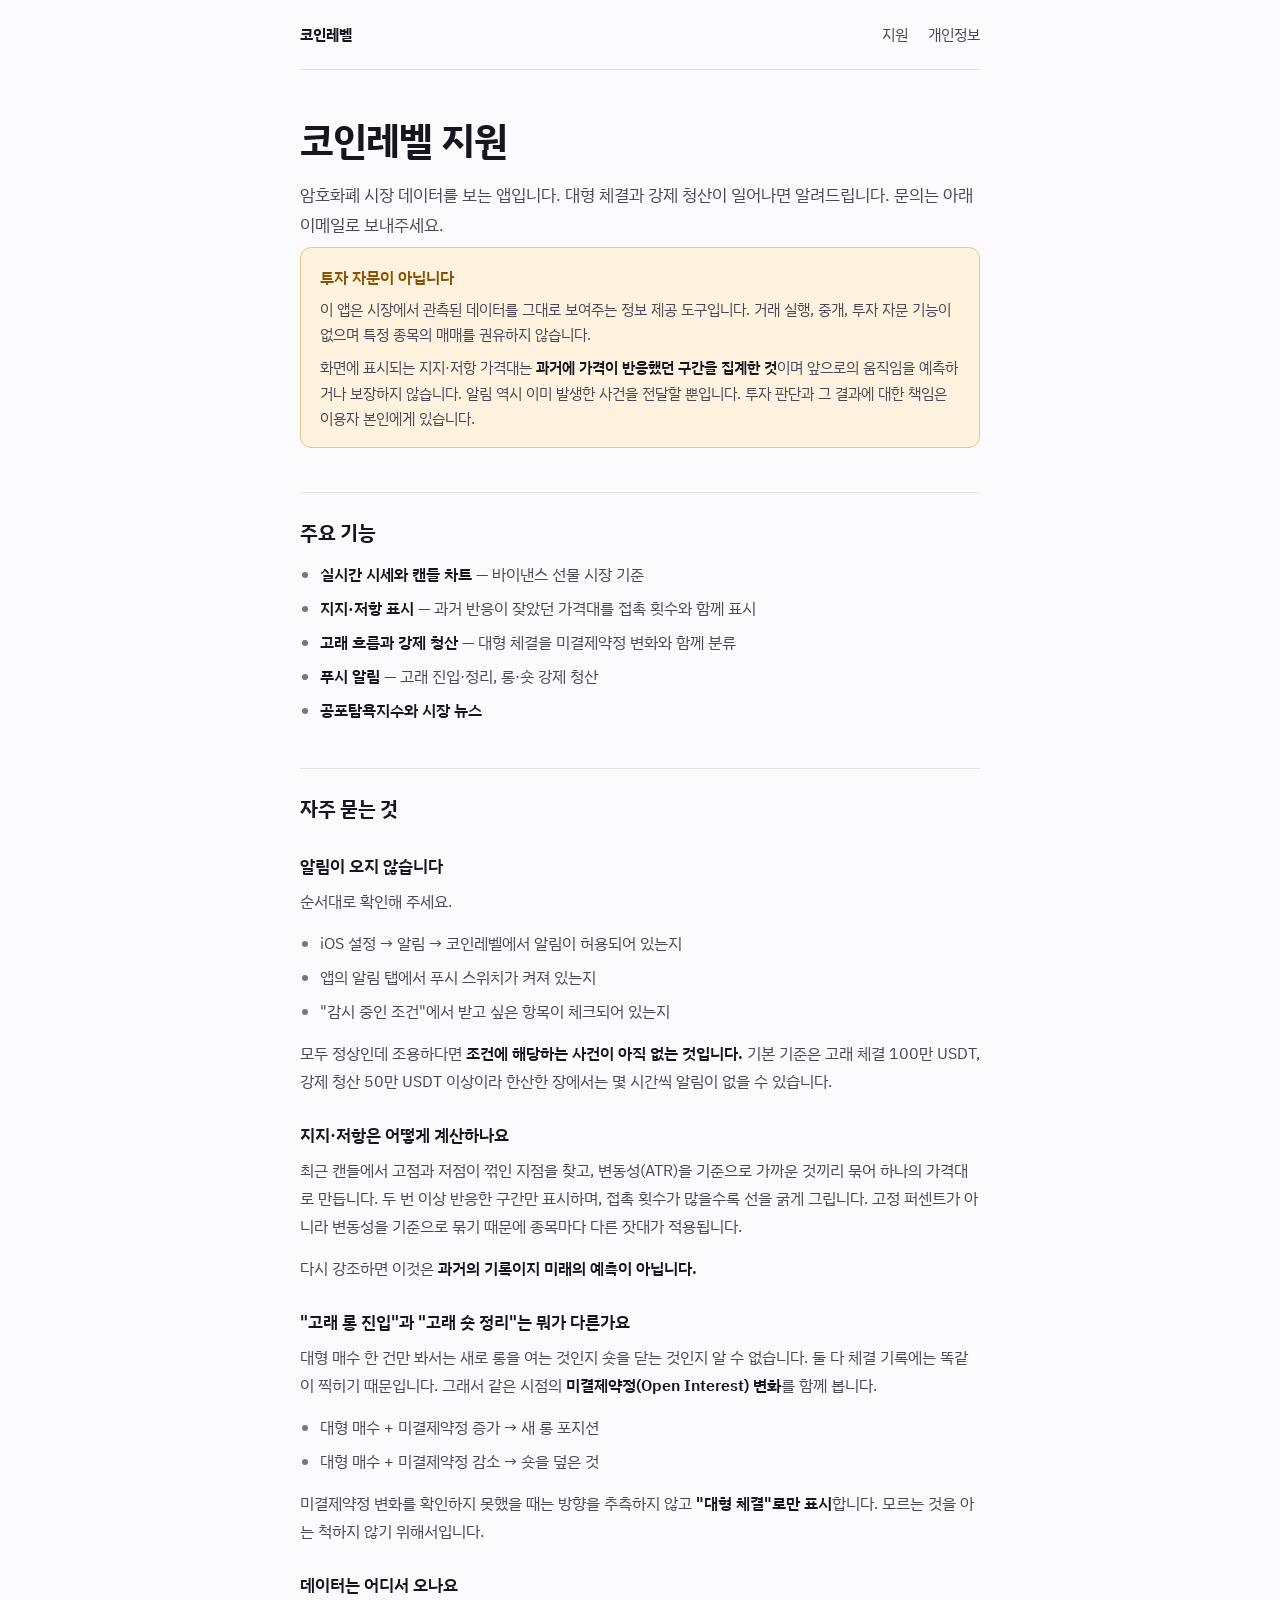
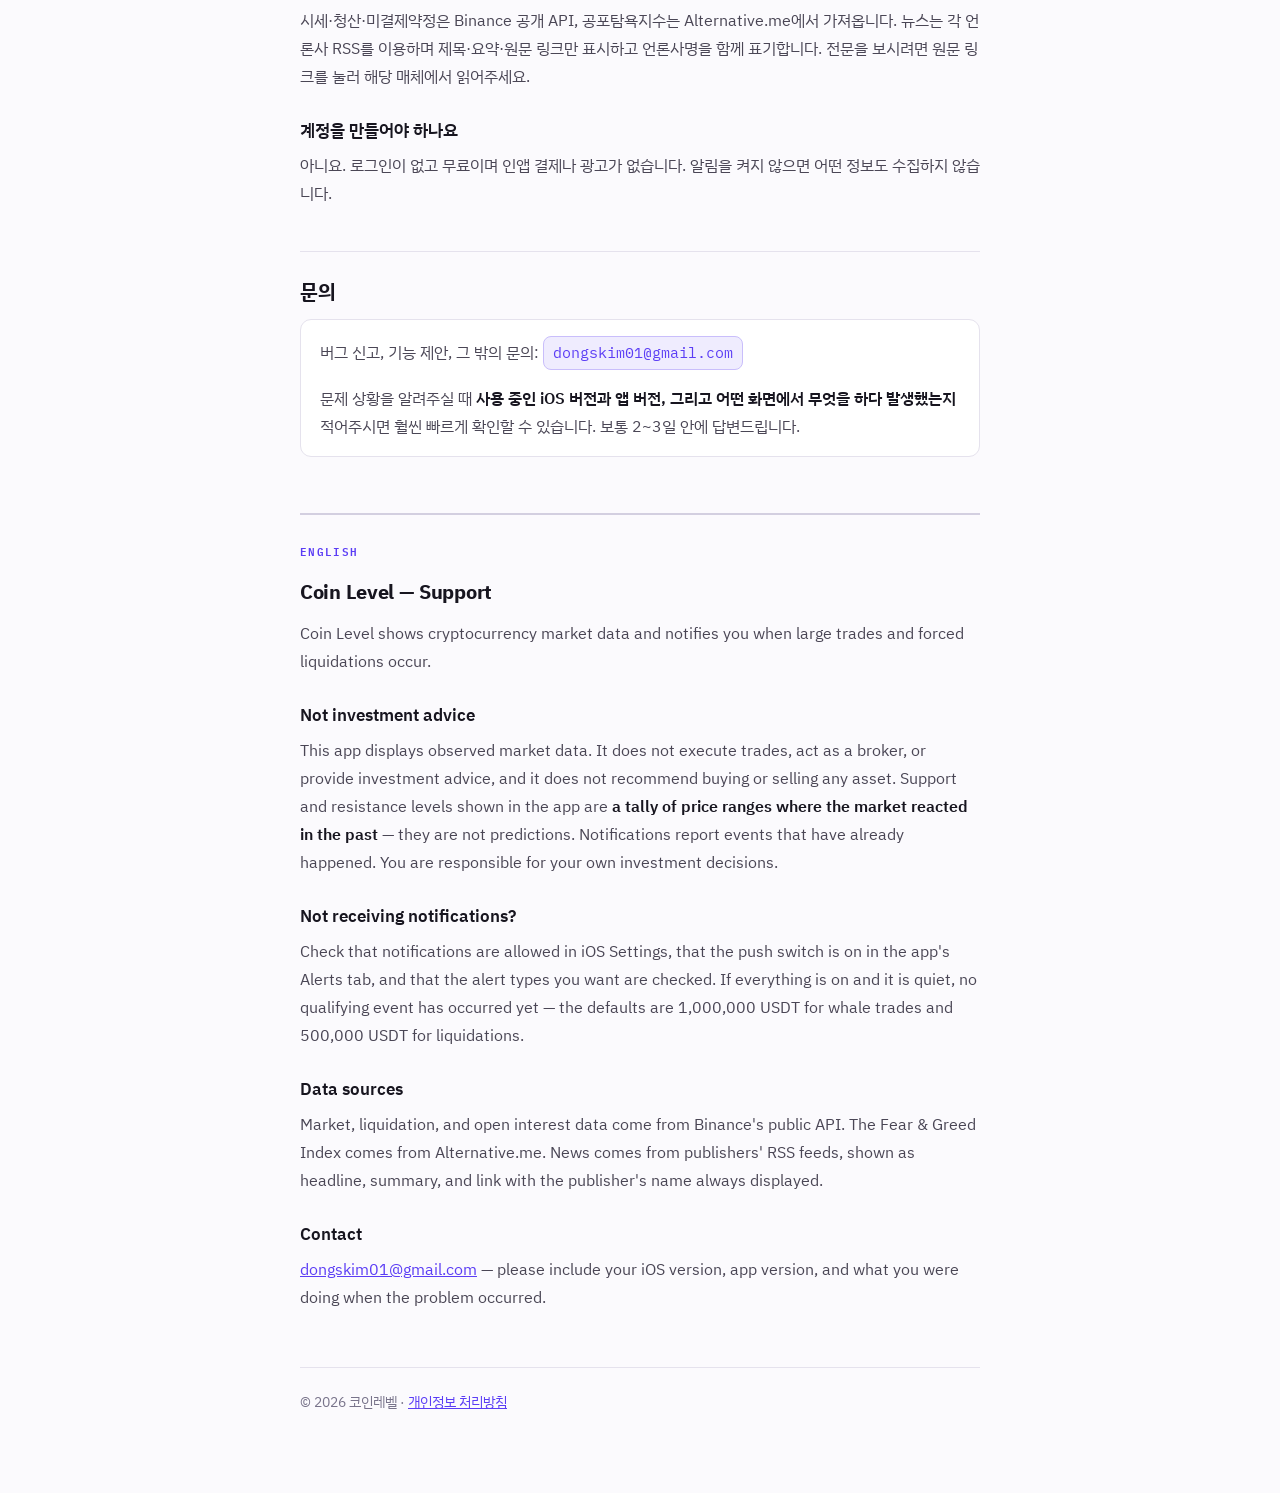
==== index.html @ d4027193 "지원·개인정보 페이지" ====
<!DOCTYPE html>
<html lang="ko">
<head>
<meta charset="utf-8">
<meta name="viewport" content="width=device-width, initial-scale=1">
<title>코인레벨 · 지원</title>
<link rel="stylesheet" href="style.css">
</head>
<body>
<div class="wrap">

<nav>
  <span class="brand">코인레벨</span>
  <a href="./index.html">지원</a>
  <a href="./privacy.html">개인정보</a>
</nav>

<header>
  <h1>코인레벨 지원</h1>
  <p class="lede">
    암호화폐 시장 데이터를 보는 앱입니다. 대형 체결과 강제 청산이 일어나면 알려드립니다.
    문의는 아래 이메일로 보내주세요.
  </p>
</header>

<div class="note">
  <h3>투자 자문이 아닙니다</h3>
  <p>
    이 앱은 시장에서 관측된 데이터를 그대로 보여주는 정보 제공 도구입니다.
    거래 실행, 중개, 투자 자문 기능이 없으며 특정 종목의 매매를 권유하지 않습니다.
  </p>
  <p>
    화면에 표시되는 지지·저항 가격대는 <strong>과거에 가격이 반응했던 구간을 집계한 것</strong>이며
    앞으로의 움직임을 예측하거나 보장하지 않습니다. 알림 역시 이미 발생한 사건을
    전달할 뿐입니다. 투자 판단과 그 결과에 대한 책임은 이용자 본인에게 있습니다.
  </p>
</div>

<h2>주요 기능</h2>
<ul>
  <li><strong>실시간 시세와 캔들 차트</strong> — 바이낸스 선물 시장 기준</li>
  <li><strong>지지·저항 표시</strong> — 과거 반응이 잦았던 가격대를 접촉 횟수와 함께 표시</li>
  <li><strong>고래 흐름과 강제 청산</strong> — 대형 체결을 미결제약정 변화와 함께 분류</li>
  <li><strong>푸시 알림</strong> — 고래 진입·정리, 롱·숏 강제 청산</li>
  <li><strong>공포탐욕지수와 시장 뉴스</strong></li>
</ul>

<h2>자주 묻는 것</h2>

<h3>알림이 오지 않습니다</h3>
<p>순서대로 확인해 주세요.</p>
<ul>
  <li>iOS 설정 → 알림 → 코인레벨에서 알림이 허용되어 있는지</li>
  <li>앱의 알림 탭에서 푸시 스위치가 켜져 있는지</li>
  <li>"감시 중인 조건"에서 받고 싶은 항목이 체크되어 있는지</li>
</ul>
<p>
  모두 정상인데 조용하다면 <strong>조건에 해당하는 사건이 아직 없는 것입니다.</strong>
  기본 기준은 고래 체결 100만 USDT, 강제 청산 50만 USDT 이상이라 한산한 장에서는
  몇 시간씩 알림이 없을 수 있습니다.
</p>

<h3>지지·저항은 어떻게 계산하나요</h3>
<p>
  최근 캔들에서 고점과 저점이 꺾인 지점을 찾고, 변동성(ATR)을 기준으로 가까운 것끼리
  묶어 하나의 가격대로 만듭니다. 두 번 이상 반응한 구간만 표시하며, 접촉 횟수가 많을수록
  선을 굵게 그립니다. 고정 퍼센트가 아니라 변동성을 기준으로 묶기 때문에
  종목마다 다른 잣대가 적용됩니다.
</p>
<p>
  다시 강조하면 이것은 <strong>과거의 기록이지 미래의 예측이 아닙니다.</strong>
</p>

<h3>"고래 롱 진입"과 "고래 숏 정리"는 뭐가 다른가요</h3>
<p>
  대형 매수 한 건만 봐서는 새로 롱을 여는 것인지 숏을 닫는 것인지 알 수 없습니다.
  둘 다 체결 기록에는 똑같이 찍히기 때문입니다. 그래서 같은 시점의
  <strong>미결제약정(Open Interest) 변화</strong>를 함께 봅니다.
</p>
<ul>
  <li>대형 매수 + 미결제약정 증가 → 새 롱 포지션</li>
  <li>대형 매수 + 미결제약정 감소 → 숏을 덮은 것</li>
</ul>
<p>
  미결제약정 변화를 확인하지 못했을 때는 방향을 추측하지 않고
  <strong>"대형 체결"로만 표시</strong>합니다. 모르는 것을 아는 척하지 않기 위해서입니다.
</p>

<h3>데이터는 어디서 오나요</h3>
<p>
  시세·청산·미결제약정은 Binance 공개 API, 공포탐욕지수는 Alternative.me에서 가져옵니다.
  뉴스는 각 언론사 RSS를 이용하며 제목·요약·원문 링크만 표시하고 언론사명을 함께 표기합니다.
  전문을 보시려면 원문 링크를 눌러 해당 매체에서 읽어주세요.
</p>

<h3>계정을 만들어야 하나요</h3>
<p>
  아니요. 로그인이 없고 무료이며 인앱 결제나 광고가 없습니다.
  알림을 켜지 않으면 어떤 정보도 수집하지 않습니다.
</p>

<h2>문의</h2>
<div class="card">
  <p>
    버그 신고, 기능 제안, 그 밖의 문의:
    <a class="mail" href="mailto:dongskim01@gmail.com">dongskim01@gmail.com</a>
  </p>
  <p style="margin-top:12px">
    문제 상황을 알려주실 때 <strong>사용 중인 iOS 버전과 앱 버전, 그리고 어떤 화면에서
    무엇을 하다 발생했는지</strong> 적어주시면 훨씬 빠르게 확인할 수 있습니다.
    보통 2~3일 안에 답변드립니다.
  </p>
</div>

<!-- ─────────────────────────── English ─────────────────────────── -->
<div class="en">
<p class="lang">English</p>
<h2>Coin Level — Support</h2>
<p>
  Coin Level shows cryptocurrency market data and notifies you when large trades
  and forced liquidations occur.
</p>

<h3>Not investment advice</h3>
<p>
  This app displays observed market data. It does not execute trades, act as a broker,
  or provide investment advice, and it does not recommend buying or selling any asset.
  Support and resistance levels shown in the app are <strong>a tally of price ranges where the
  market reacted in the past</strong> — they are not predictions. Notifications report events
  that have already happened. You are responsible for your own investment decisions.
</p>

<h3>Not receiving notifications?</h3>
<p>
  Check that notifications are allowed in iOS Settings, that the push switch is on in the
  app's Alerts tab, and that the alert types you want are checked. If everything is on and
  it is quiet, no qualifying event has occurred yet — the defaults are 1,000,000 USDT for
  whale trades and 500,000 USDT for liquidations.
</p>

<h3>Data sources</h3>
<p>
  Market, liquidation, and open interest data come from Binance's public API.
  The Fear &amp; Greed Index comes from Alternative.me. News comes from publishers' RSS
  feeds, shown as headline, summary, and link with the publisher's name always displayed.
</p>

<h3>Contact</h3>
<p>
  <a href="mailto:dongskim01@gmail.com">dongskim01@gmail.com</a> — please include your
  iOS version, app version, and what you were doing when the problem occurred.
</p>
</div>

<footer>
  © 2026 코인레벨 · <a href="./privacy.html">개인정보 처리방침</a>
</footer>

</div>
</body>
</html>
---- style.css ----
@import url('https://fonts.googleapis.com/css2?family=IBM+Plex+Mono:wght@400;600&family=IBM+Plex+Sans+KR:wght@400;500;600;700&display=swap');

:root {
  --paper:#FBFAFD; --surface:#FFFFFF; --surface-2:#F4F2FA;
  --ink:#17151F; --ink-2:#4A4655; --ink-3:#78738A;
  --line:#E5E2ED; --line-2:#D3CFE0;
  --accent:#5B3DF5; --accent-soft:#EFECFE; --accent-line:#C9BEFB;
  --warn:#8A5200; --warn-soft:#FFF3DF; --warn-line:#E8C88A;
}
@media (prefers-color-scheme: dark) {
  :root {
    --paper:#131118; --surface:#1B1824; --surface-2:#221E2E;
    --ink:#EFEDF5; --ink-2:#B4AFC4; --ink-3:#837D96;
    --line:#2C2838; --line-2:#3A3549;
    --accent:#9B85FF; --accent-soft:#241E3C; --accent-line:#4B3F7A;
    --warn:#E0A44A; --warn-soft:#2C2316; --warn-line:#5C4522;
  }
}
* { box-sizing: border-box; }
html { -webkit-text-size-adjust: 100%; }
body {
  margin: 0; padding: 0 20px 80px;
  background: var(--paper); color: var(--ink);
  font-family: "IBM Plex Sans KR", -apple-system, BlinkMacSystemFont, "Apple SD Gothic Neo", sans-serif;
  font-size: 16px; line-height: 1.75;
  -webkit-font-smoothing: antialiased;
}
.wrap { max-width: 680px; margin: 0 auto; }

nav {
  display: flex; gap: 20px; align-items: center;
  padding: 22px 0; border-bottom: 1px solid var(--line);
  font-size: 14.5px;
}
nav .brand { font-weight: 700; margin-right: auto; letter-spacing: -.01em; }
nav a { color: var(--ink-2); text-decoration: none; }
nav a:hover, nav a:focus-visible { color: var(--accent); text-decoration: underline; }

header { padding: 48px 0 8px; }
h1 {
  font-size: clamp(28px, 6vw, 38px); font-weight: 700;
  letter-spacing: -.022em; line-height: 1.2; text-wrap: balance; margin: 0 0 10px;
}
.meta {
  font-family: "IBM Plex Mono", monospace; font-size: 12.5px;
  color: var(--ink-3); margin: 0;
}
.lede { font-size: 17px; color: var(--ink-2); margin: 16px 0 0; }

h2 {
  font-size: 20px; font-weight: 650; letter-spacing: -.015em;
  margin: 44px 0 10px; padding-top: 22px; border-top: 1px solid var(--line);
  text-wrap: balance;
}
h3 { font-size: 16.5px; font-weight: 600; margin: 26px 0 6px; }
p { margin: 0 0 14px; color: var(--ink-2); }
strong { color: var(--ink); font-weight: 600; }
a { color: var(--accent); }

ul { margin: 0 0 14px; padding-left: 20px; color: var(--ink-2); }
li { margin-bottom: 6px; }
li::marker { color: var(--ink-3); }

.tablewrap { overflow-x: auto; border: 1px solid var(--line); border-radius: 10px; margin: 0 0 16px; }
table { border-collapse: collapse; width: 100%; font-size: 14.5px; background: var(--surface); }
th, td { text-align: left; padding: 11px 15px; border-bottom: 1px solid var(--line); vertical-align: top; }
tr:last-child td { border-bottom: 0; }
th {
  font-family: "IBM Plex Mono", monospace; font-size: 10.5px; font-weight: 600;
  letter-spacing: .1em; text-transform: uppercase;
  color: var(--ink-3); background: var(--surface-2); white-space: nowrap;
}
td { color: var(--ink-2); }
td:first-child { color: var(--ink); font-weight: 600; }

.note {
  padding: 16px 19px; border-radius: 11px;
  background: var(--warn-soft); border: 1px solid var(--warn-line);
  margin: 0 0 16px;
}
.note h3 { margin: 0 0 5px; color: var(--warn); font-size: 15.5px; }
.note p { margin: 0; font-size: 14.5px; }
.note p + p { margin-top: 8px; }

.card {
  padding: 16px 19px; border-radius: 11px;
  background: var(--surface); border: 1px solid var(--line); margin: 0 0 16px;
}
.card p:last-child { margin-bottom: 0; }

.mail {
  font-family: "IBM Plex Mono", monospace; font-size: 15px;
  background: var(--accent-soft); border: 1px solid var(--accent-line);
  border-radius: 8px; padding: 3px 9px; color: var(--accent);
  text-decoration: none; display: inline-block;
}

footer {
  margin-top: 56px; padding-top: 22px; border-top: 1px solid var(--line);
  font-size: 13.5px; color: var(--ink-3);
}
.en { margin-top: 56px; padding-top: 26px; border-top: 2px solid var(--line-2); }
.en h2:first-of-type { border-top: 0; padding-top: 0; margin-top: 0; }
.en .lang {
  font-family: "IBM Plex Mono", monospace; font-size: 11px; font-weight: 600;
  letter-spacing: .12em; text-transform: uppercase; color: var(--accent); margin: 0 0 14px;
}
@media (max-width: 560px) { body { padding: 0 16px 64px; font-size: 15.5px; } }
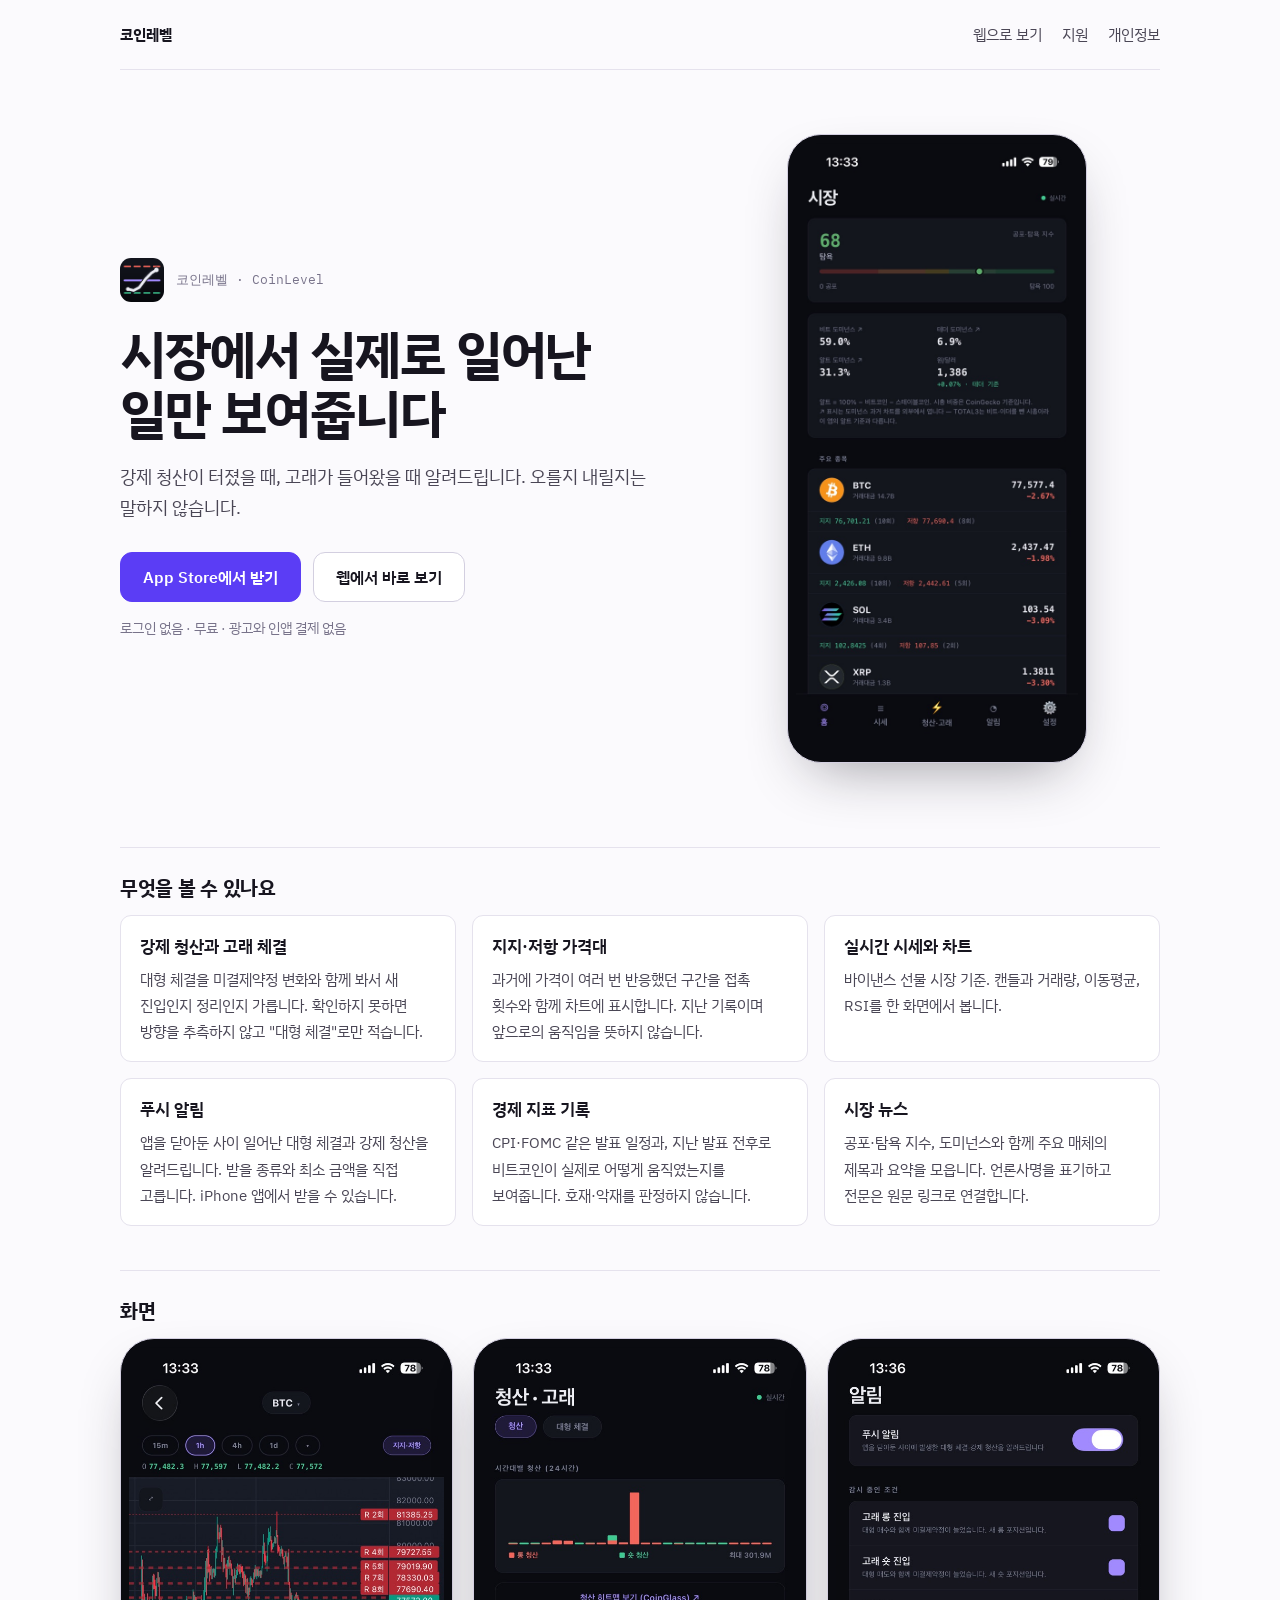
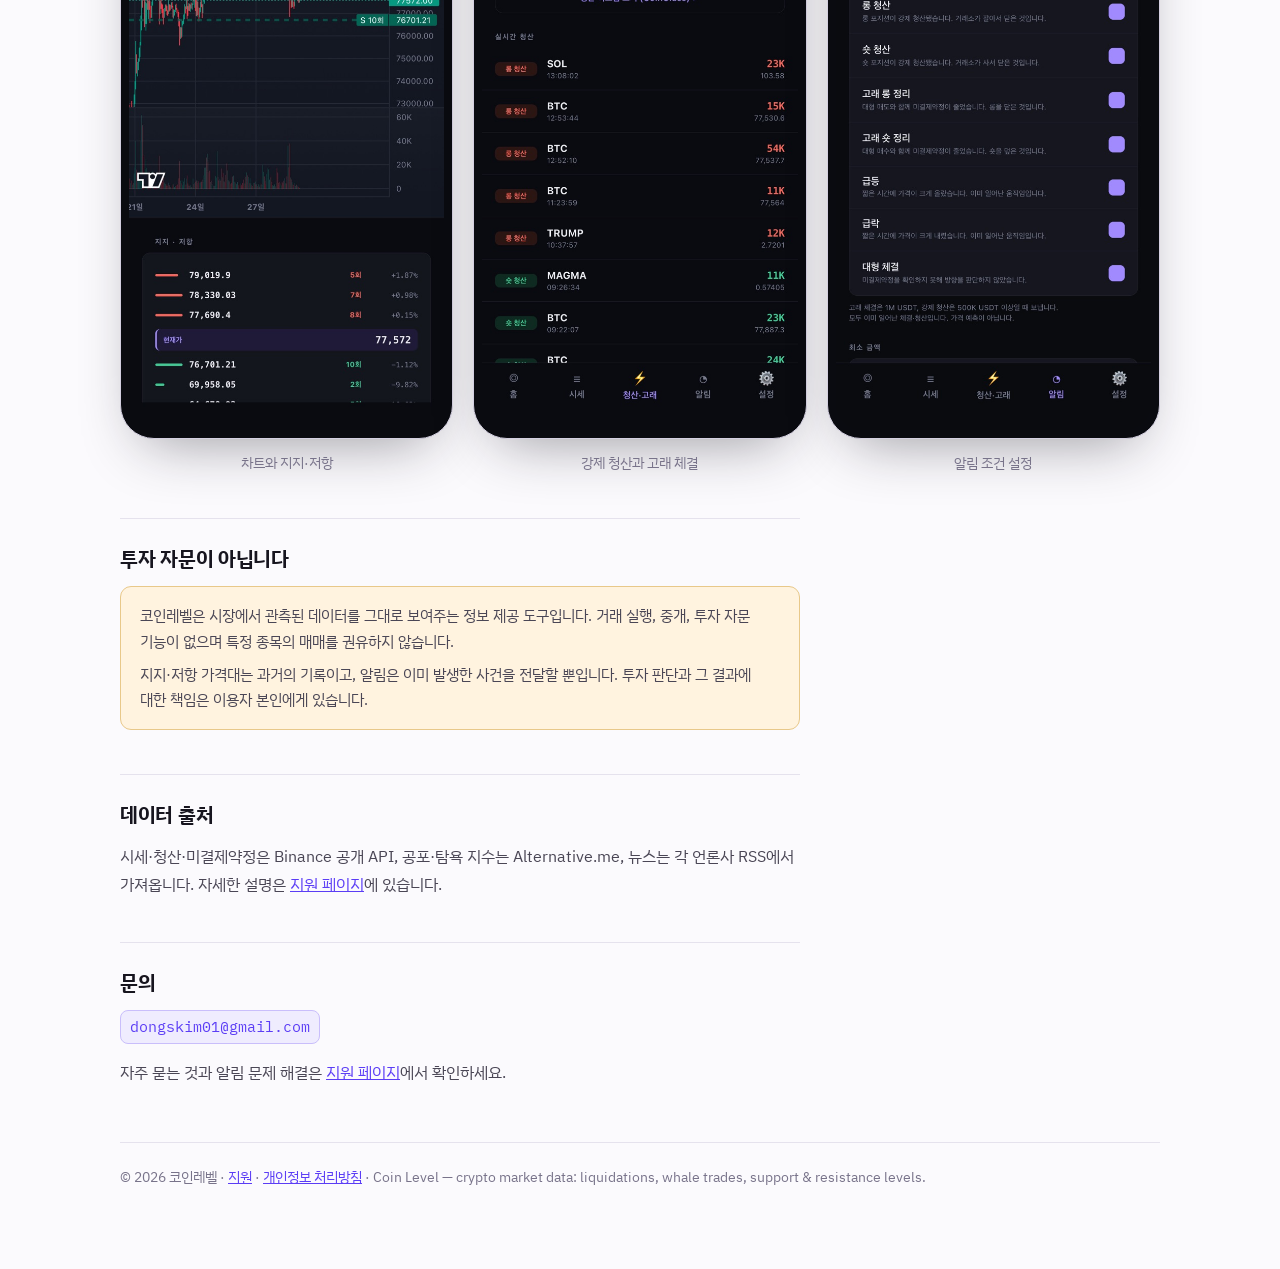
==== commit 002bdb54: "첫 화면(앱 소개)과 웹 버전 추가 · 지원 페이지는 support.html로 Co-Authored-By: Claude Opus 5.5 <noreply@anthropic.com>" ====
--- a/index.html
+++ b/index.html
@@ -3,157 +3,147 @@
 <head>
 <meta charset="utf-8">
 <meta name="viewport" content="width=device-width, initial-scale=1">
-<title>코인레벨 · 지원</title>
+<title>코인레벨 — 강제 청산·고래 체결 알림과 지지·저항 차트</title>
+<meta name="description" content="코인레벨(코인 레벨)은 암호화폐 시장에서 실제로 일어난 일만 보여주는 앱입니다. 실시간 시세와 차트, 지지·저항 가격대, 강제 청산과 고래 체결 알림. 로그인 없이 무료, 광고 없음. iPhone 앱과 웹에서 씁니다.">
+<link rel="canonical" href="https://dnsxkm.github.io/brokoin-site/">
+<link rel="icon" href="img/icon-192.png">
+<link rel="apple-touch-icon" href="img/icon-192.png">
+<meta name="apple-itunes-app" content="app-id=6805023348">
+<meta name="theme-color" content="#5B3DF5">
+
+<meta property="og:type" content="website">
+<meta property="og:site_name" content="코인레벨">
+<meta property="og:title" content="코인레벨 — 강제 청산·고래 체결 알림과 지지·저항 차트">
+<meta property="og:description" content="시장에서 실제로 일어난 일만 보여줍니다. 예측하지 않습니다. 로그인 없이 무료.">
+<meta property="og:url" content="https://dnsxkm.github.io/brokoin-site/">
+<meta property="og:image" content="https://dnsxkm.github.io/brokoin-site/img/og.png">
+<meta property="og:locale" content="ko_KR">
+<meta name="twitter:card" content="summary_large_image">
+
 <link rel="stylesheet" href="style.css">
+<link rel="stylesheet" href="landing.css">
+
+<script type="application/ld+json">
+{
+  "@context": "https://schema.org",
+  "@type": "SoftwareApplication",
+  "name": "코인레벨",
+  "alternateName": ["코인 레벨", "CoinLevel", "Coin Level"],
+  "applicationCategory": "FinanceApplication",
+  "operatingSystem": "iOS, Web",
+  "description": "암호화폐 시장에서 관측된 데이터를 보여주는 앱. 실시간 시세와 차트, 지지·저항 가격대, 강제 청산과 고래 체결 알림.",
+  "url": "https://dnsxkm.github.io/brokoin-site/",
+  "image": "https://dnsxkm.github.io/brokoin-site/img/icon-192.png",
+  "installUrl": "https://apps.apple.com/kr/app/id6805023348",
+  "offers": { "@type": "Offer", "price": "0", "priceCurrency": "KRW" }
+}
+</script>
 </head>
 <body>
-<div class="wrap">
+<div class="wrap wide">
 
 <nav>
-  <span class="brand">코인레벨</span>
-  <a href="./index.html">지원</a>
+  <a class="brand" href="./">코인레벨</a>
+  <a href="./app/">웹으로 보기</a>
+  <a href="./support.html">지원</a>
   <a href="./privacy.html">개인정보</a>
 </nav>
 
-<header>
-  <h1>코인레벨 지원</h1>
-  <p class="lede">
-    암호화폐 시장 데이터를 보는 앱입니다. 대형 체결과 강제 청산이 일어나면 알려드립니다.
-    문의는 아래 이메일로 보내주세요.
-  </p>
-</header>
+<main>
+<section class="hero">
+  <div>
+    <p class="kicker"><img src="img/icon-192.png" alt="" width="44" height="44">코인레벨 · CoinLevel</p>
+    <h1>시장에서 실제로 일어난 일만 보여줍니다</h1>
+    <p class="lede">
+      강제 청산이 터졌을 때, 고래가 들어왔을 때 알려드립니다.
+      오를지 내릴지는 말하지 않습니다.
+    </p>
+    <div class="cta">
+      <a class="btn primary" href="https://apps.apple.com/kr/app/id6805023348">App Store에서 받기</a>
+      <a class="btn" href="./app/">웹에서 바로 보기</a>
+    </div>
+    <p class="cta-note">로그인 없음 · 무료 · 광고와 인앱 결제 없음</p>
+  </div>
+  <div class="phone">
+    <img src="img/01-home.jpg" width="620" height="1342" alt="코인레벨 홈 화면: 공포·탐욕 지수, 도미넌스, 주요 종목 시세와 지지·저항 가격">
+  </div>
+</section>
 
+<h2>무엇을 볼 수 있나요</h2>
+<div class="features">
+  <div class="card">
+    <h3>강제 청산과 고래 체결</h3>
+    <p>대형 체결을 미결제약정 변화와 함께 봐서 새 진입인지 정리인지 가릅니다. 확인하지 못하면 방향을 추측하지 않고 "대형 체결"로만 적습니다.</p>
+  </div>
+  <div class="card">
+    <h3>지지·저항 가격대</h3>
+    <p>과거에 가격이 여러 번 반응했던 구간을 접촉 횟수와 함께 차트에 표시합니다. 지난 기록이며 앞으로의 움직임을 뜻하지 않습니다.</p>
+  </div>
+  <div class="card">
+    <h3>실시간 시세와 차트</h3>
+    <p>바이낸스 선물 시장 기준. 캔들과 거래량, 이동평균, RSI를 한 화면에서 봅니다.</p>
+  </div>
+  <div class="card">
+    <h3>푸시 알림</h3>
+    <p>앱을 닫아둔 사이 일어난 대형 체결과 강제 청산을 알려드립니다. 받을 종류와 최소 금액을 직접 고릅니다. iPhone 앱에서 받을 수 있습니다.</p>
+  </div>
+  <div class="card">
+    <h3>경제 지표 기록</h3>
+    <p>CPI·FOMC 같은 발표 일정과, 지난 발표 전후로 비트코인이 실제로 어떻게 움직였는지를 보여줍니다. 호재·악재를 판정하지 않습니다.</p>
+  </div>
+  <div class="card">
+    <h3>시장 뉴스</h3>
+    <p>공포·탐욕 지수, 도미넌스와 함께 주요 매체의 제목과 요약을 모읍니다. 언론사명을 표기하고 전문은 원문 링크로 연결합니다.</p>
+  </div>
+</div>
+
+<h2>화면</h2>
+<div class="shots">
+  <figure>
+    <div class="phone"><img loading="lazy" src="img/02-chart.jpg" width="620" height="1342" alt="종목 상세 화면: 캔들 차트 위에 지지·저항선이 그려져 있다"></div>
+    <figcaption>차트와 지지·저항</figcaption>
+  </figure>
+  <figure>
+    <div class="phone"><img loading="lazy" src="img/04-flow.jpg" width="620" height="1342" alt="청산·고래 화면: 시간대별 청산 막대와 실시간 청산 목록"></div>
+    <figcaption>강제 청산과 고래 체결</figcaption>
+  </figure>
+  <figure>
+    <div class="phone"><img loading="lazy" src="img/05-alerts.jpg" width="620" height="1342" alt="알림 화면: 푸시 스위치와 감시 중인 조건 목록"></div>
+    <figcaption>알림 조건 설정</figcaption>
+  </figure>
+</div>
+
+<div class="line">
+<h2>투자 자문이 아닙니다</h2>
 <div class="note">
-  <h3>투자 자문이 아닙니다</h3>
   <p>
-    이 앱은 시장에서 관측된 데이터를 그대로 보여주는 정보 제공 도구입니다.
+    코인레벨은 시장에서 관측된 데이터를 그대로 보여주는 정보 제공 도구입니다.
     거래 실행, 중개, 투자 자문 기능이 없으며 특정 종목의 매매를 권유하지 않습니다.
   </p>
   <p>
-    화면에 표시되는 지지·저항 가격대는 <strong>과거에 가격이 반응했던 구간을 집계한 것</strong>이며
-    앞으로의 움직임을 예측하거나 보장하지 않습니다. 알림 역시 이미 발생한 사건을
-    전달할 뿐입니다. 투자 판단과 그 결과에 대한 책임은 이용자 본인에게 있습니다.
+    지지·저항 가격대는 과거의 기록이고, 알림은 이미 발생한 사건을 전달할 뿐입니다.
+    투자 판단과 그 결과에 대한 책임은 이용자 본인에게 있습니다.
   </p>
 </div>
 
-<h2>주요 기능</h2>
-<ul>
-  <li><strong>실시간 시세와 캔들 차트</strong> — 바이낸스 선물 시장 기준</li>
-  <li><strong>지지·저항 표시</strong> — 과거 반응이 잦았던 가격대를 접촉 횟수와 함께 표시</li>
-  <li><strong>고래 흐름과 강제 청산</strong> — 대형 체결을 미결제약정 변화와 함께 분류</li>
-  <li><strong>푸시 알림</strong> — 고래 진입·정리, 롱·숏 강제 청산</li>
-  <li><strong>공포탐욕지수와 시장 뉴스</strong></li>
-</ul>
-
-<h2>자주 묻는 것</h2>
-
-<h3>알림이 오지 않습니다</h3>
-<p>순서대로 확인해 주세요.</p>
-<ul>
-  <li>iOS 설정 → 알림 → 코인레벨에서 알림이 허용되어 있는지</li>
-  <li>앱의 알림 탭에서 푸시 스위치가 켜져 있는지</li>
-  <li>"감시 중인 조건"에서 받고 싶은 항목이 체크되어 있는지</li>
-</ul>
+<h2>데이터 출처</h2>
 <p>
-  모두 정상인데 조용하다면 <strong>조건에 해당하는 사건이 아직 없는 것입니다.</strong>
-  기본 기준은 고래 체결 100만 USDT, 강제 청산 50만 USDT 이상이라 한산한 장에서는
-  몇 시간씩 알림이 없을 수 있습니다.
-</p>
-
-<h3>지지·저항은 어떻게 계산하나요</h3>
-<p>
-  최근 캔들에서 고점과 저점이 꺾인 지점을 찾고, 변동성(ATR)을 기준으로 가까운 것끼리
-  묶어 하나의 가격대로 만듭니다. 두 번 이상 반응한 구간만 표시하며, 접촉 횟수가 많을수록
-  선을 굵게 그립니다. 고정 퍼센트가 아니라 변동성을 기준으로 묶기 때문에
-  종목마다 다른 잣대가 적용됩니다.
-</p>
-<p>
-  다시 강조하면 이것은 <strong>과거의 기록이지 미래의 예측이 아닙니다.</strong>
-</p>
-
-<h3>"고래 롱 진입"과 "고래 숏 정리"는 뭐가 다른가요</h3>
-<p>
-  대형 매수 한 건만 봐서는 새로 롱을 여는 것인지 숏을 닫는 것인지 알 수 없습니다.
-  둘 다 체결 기록에는 똑같이 찍히기 때문입니다. 그래서 같은 시점의
-  <strong>미결제약정(Open Interest) 변화</strong>를 함께 봅니다.
-</p>
-<ul>
-  <li>대형 매수 + 미결제약정 증가 → 새 롱 포지션</li>
-  <li>대형 매수 + 미결제약정 감소 → 숏을 덮은 것</li>
-</ul>
-<p>
-  미결제약정 변화를 확인하지 못했을 때는 방향을 추측하지 않고
-  <strong>"대형 체결"로만 표시</strong>합니다. 모르는 것을 아는 척하지 않기 위해서입니다.
-</p>
-
-<h3>데이터는 어디서 오나요</h3>
-<p>
-  시세·청산·미결제약정은 Binance 공개 API, 공포탐욕지수는 Alternative.me에서 가져옵니다.
-  뉴스는 각 언론사 RSS를 이용하며 제목·요약·원문 링크만 표시하고 언론사명을 함께 표기합니다.
-  전문을 보시려면 원문 링크를 눌러 해당 매체에서 읽어주세요.
-</p>
-
-<h3>계정을 만들어야 하나요</h3>
-<p>
-  아니요. 로그인이 없고 무료이며 인앱 결제나 광고가 없습니다.
-  알림을 켜지 않으면 어떤 정보도 수집하지 않습니다.
+  시세·청산·미결제약정은 Binance 공개 API, 공포·탐욕 지수는 Alternative.me,
+  뉴스는 각 언론사 RSS에서 가져옵니다.
+  자세한 설명은 <a href="./support.html">지원 페이지</a>에 있습니다.
 </p>
 
 <h2>문의</h2>
-<div class="card">
-  <p>
-    버그 신고, 기능 제안, 그 밖의 문의:
-    <a class="mail" href="mailto:dongskim01@gmail.com">dongskim01@gmail.com</a>
-  </p>
-  <p style="margin-top:12px">
-    문제 상황을 알려주실 때 <strong>사용 중인 iOS 버전과 앱 버전, 그리고 어떤 화면에서
-    무엇을 하다 발생했는지</strong> 적어주시면 훨씬 빠르게 확인할 수 있습니다.
-    보통 2~3일 안에 답변드립니다.
-  </p>
+<p>
+  <a class="mail" href="mailto:dongskim01@gmail.com">dongskim01@gmail.com</a>
+</p>
+<p>자주 묻는 것과 알림 문제 해결은 <a href="./support.html">지원 페이지</a>에서 확인하세요.</p>
 </div>
-
-<!-- ─────────────────────────── English ─────────────────────────── -->
-<div class="en">
-<p class="lang">English</p>
-<h2>Coin Level — Support</h2>
-<p>
-  Coin Level shows cryptocurrency market data and notifies you when large trades
-  and forced liquidations occur.
-</p>
-
-<h3>Not investment advice</h3>
-<p>
-  This app displays observed market data. It does not execute trades, act as a broker,
-  or provide investment advice, and it does not recommend buying or selling any asset.
-  Support and resistance levels shown in the app are <strong>a tally of price ranges where the
-  market reacted in the past</strong> — they are not predictions. Notifications report events
-  that have already happened. You are responsible for your own investment decisions.
-</p>
-
-<h3>Not receiving notifications?</h3>
-<p>
-  Check that notifications are allowed in iOS Settings, that the push switch is on in the
-  app's Alerts tab, and that the alert types you want are checked. If everything is on and
-  it is quiet, no qualifying event has occurred yet — the defaults are 1,000,000 USDT for
-  whale trades and 500,000 USDT for liquidations.
-</p>
-
-<h3>Data sources</h3>
-<p>
-  Market, liquidation, and open interest data come from Binance's public API.
-  The Fear &amp; Greed Index comes from Alternative.me. News comes from publishers' RSS
-  feeds, shown as headline, summary, and link with the publisher's name always displayed.
-</p>
-
-<h3>Contact</h3>
-<p>
-  <a href="mailto:dongskim01@gmail.com">dongskim01@gmail.com</a> — please include your
-  iOS version, app version, and what you were doing when the problem occurred.
-</p>
-</div>
+</main>
 
 <footer>
-  © 2026 코인레벨 · <a href="./privacy.html">개인정보 처리방침</a>
+  © 2026 코인레벨 · <a href="./support.html">지원</a> · <a href="./privacy.html">개인정보 처리방침</a> ·
+  <span lang="en">Coin Level — crypto market data: liquidations, whale trades, support &amp; resistance levels.</span>
 </footer>
 
 </div>
--- a/style.css
+++ b/style.css
@@ -32,7 +32,7 @@
   padding: 22px 0; border-bottom: 1px solid var(--line);
   font-size: 14.5px;
 }
-nav .brand { font-weight: 700; margin-right: auto; letter-spacing: -.01em; }
+nav .brand { font-weight: 700; margin-right: auto; letter-spacing: -.01em; color: var(--ink); }
 nav a { color: var(--ink-2); text-decoration: none; }
 nav a:hover, nav a:focus-visible { color: var(--accent); text-decoration: underline; }
 
--- a/landing.css
+++ b/landing.css
@@ -0,0 +1,59 @@
+/* 첫 화면 전용. 색·글꼴은 style.css의 변수를 그대로 쓴다. */
+.wrap.wide { max-width: 1040px; }
+
+.hero {
+  display: grid; grid-template-columns: minmax(0, 1.1fr) minmax(0, .9fr);
+  gap: 48px; align-items: center; padding: 64px 0 40px;
+}
+.hero .kicker {
+  display: flex; align-items: center; gap: 12px; margin: 0 0 22px;
+  font-family: "IBM Plex Mono", monospace; font-size: 12.5px; color: var(--ink-3);
+}
+.hero .kicker img { width: 44px; height: 44px; border-radius: 11px; }
+.hero h1 { font-size: clamp(32px, 5.4vw, 52px); line-height: 1.14; margin: 0 0 18px; }
+.hero .lede { font-size: 18px; margin: 0 0 28px; max-width: 30em; }
+
+.cta { display: flex; flex-wrap: wrap; gap: 12px; }
+.btn {
+  display: inline-flex; align-items: center; justify-content: center;
+  min-height: 50px; padding: 0 22px; border-radius: 12px;
+  font-size: 16px; font-weight: 600; text-decoration: none;
+  border: 1px solid var(--line-2); color: var(--ink); background: var(--surface);
+}
+.btn:hover, .btn:focus-visible { border-color: var(--accent); color: var(--accent); }
+.btn.primary { background: var(--accent); border-color: var(--accent); color: #fff; }
+.btn.primary:hover, .btn.primary:focus-visible { filter: brightness(1.08); color: #fff; }
+@media (prefers-color-scheme: dark) { .btn.primary { color: #14101F; } .btn.primary:hover { color: #14101F; } }
+.cta-note { font-size: 13.5px; color: var(--ink-3); margin: 14px 0 0; }
+
+.phone {
+  justify-self: center; width: min(100%, 300px);
+  border-radius: 34px; border: 1px solid var(--line-2); background: #0A0B10;
+  padding: 8px; box-shadow: 0 24px 60px -24px rgba(23, 21, 31, .45);
+}
+.phone img { display: block; width: 100%; height: auto; border-radius: 27px; }
+
+.features { display: grid; grid-template-columns: repeat(3, minmax(0, 1fr)); gap: 16px; margin: 0 0 16px; }
+.features .card { margin: 0; }
+.features h3 { margin: 0 0 6px; }
+.features p { font-size: 15px; margin: 0; }
+
+.shots { display: grid; grid-template-columns: repeat(3, minmax(0, 1fr)); gap: 20px; margin: 8px 0 0; }
+.shots figure { margin: 0; }
+.shots .phone { width: 100%; }
+.shots figcaption { font-size: 13.5px; color: var(--ink-3); text-align: center; margin-top: 12px; }
+
+.line { max-width: 680px; }
+
+@media (max-width: 820px) {
+  .hero { grid-template-columns: 1fr; gap: 36px; padding: 40px 0 24px; }
+  .features { grid-template-columns: 1fr; }
+  .shots { grid-template-columns: repeat(3, 240px); overflow-x: auto; padding-bottom: 8px; }
+}
+@media (max-width: 560px) {
+  .btn { flex: 1 1 100%; }
+  nav { gap: 14px; flex-wrap: wrap; }
+}
+
+/* 한글은 어절 단위로 끊는다. 기본값이면 "일/어난"처럼 낱말 중간에서 줄이 바뀐다. */
+.wide { word-break: keep-all; }
